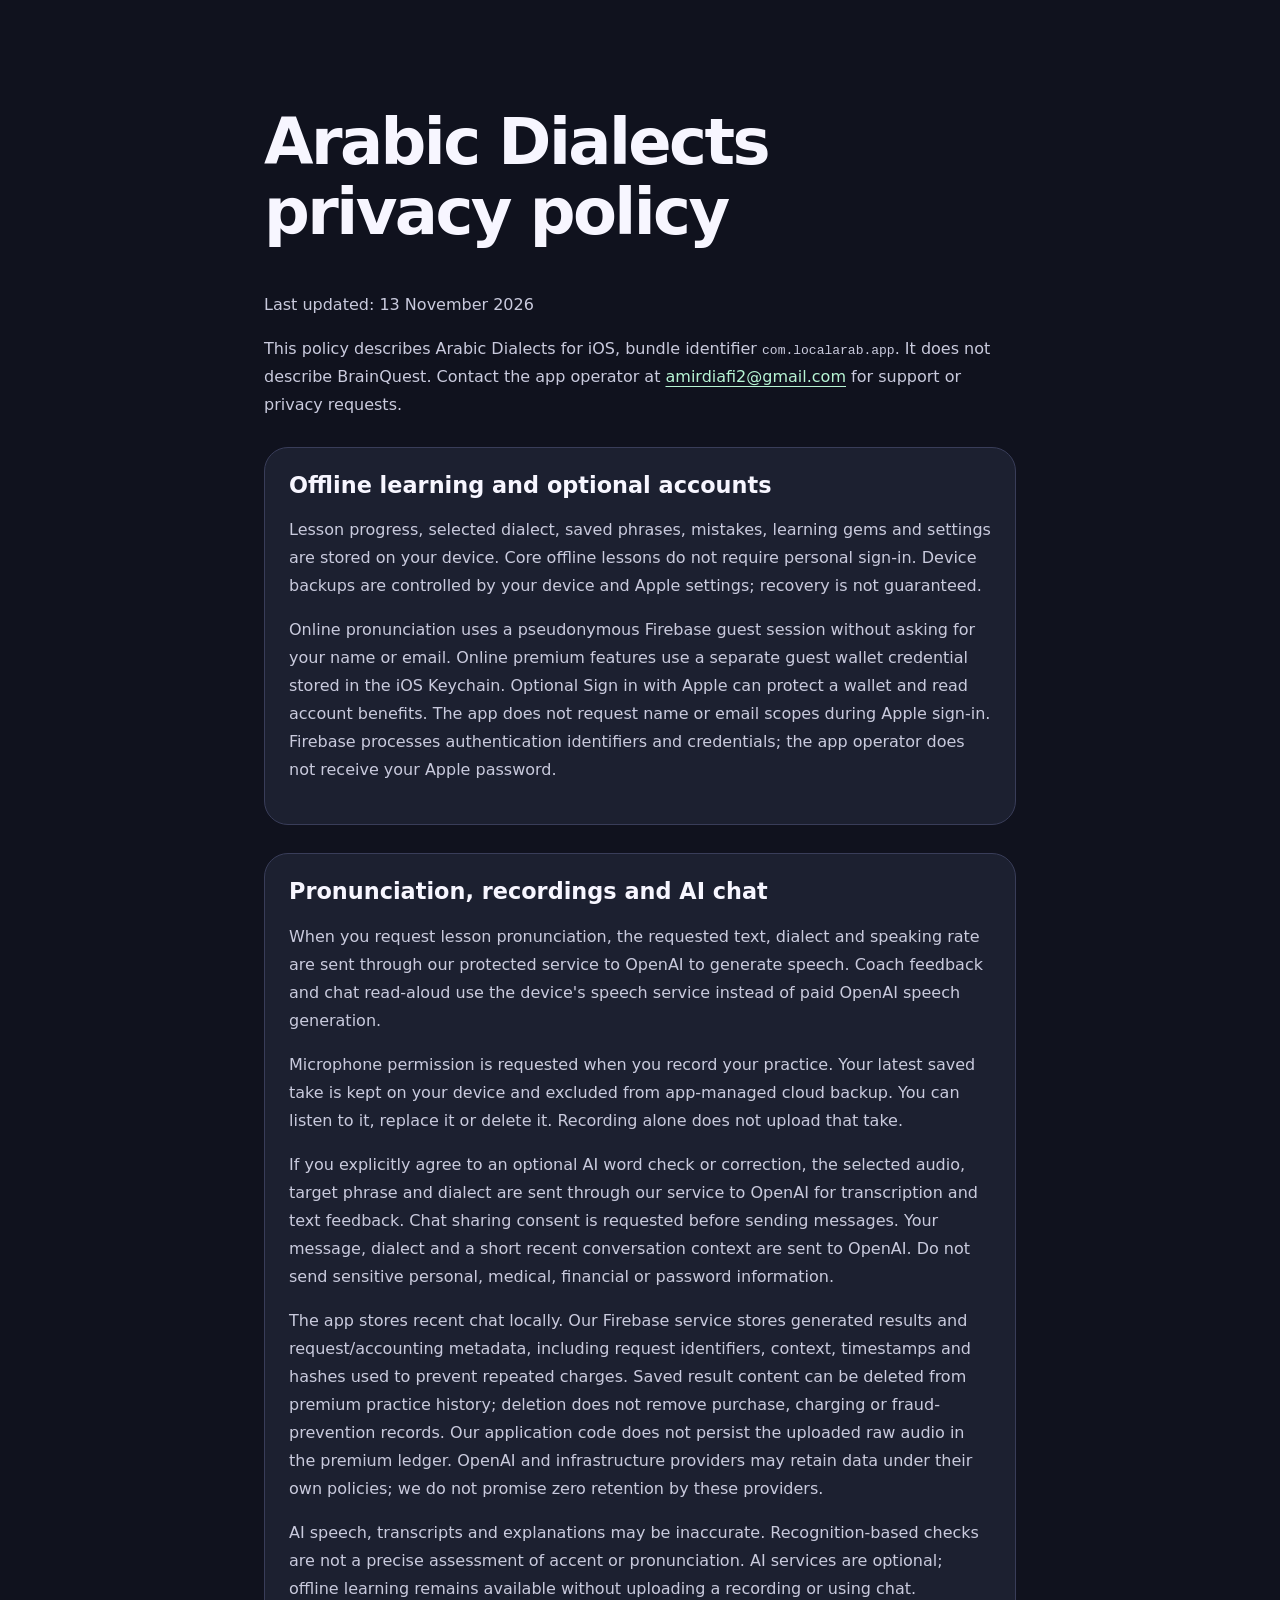
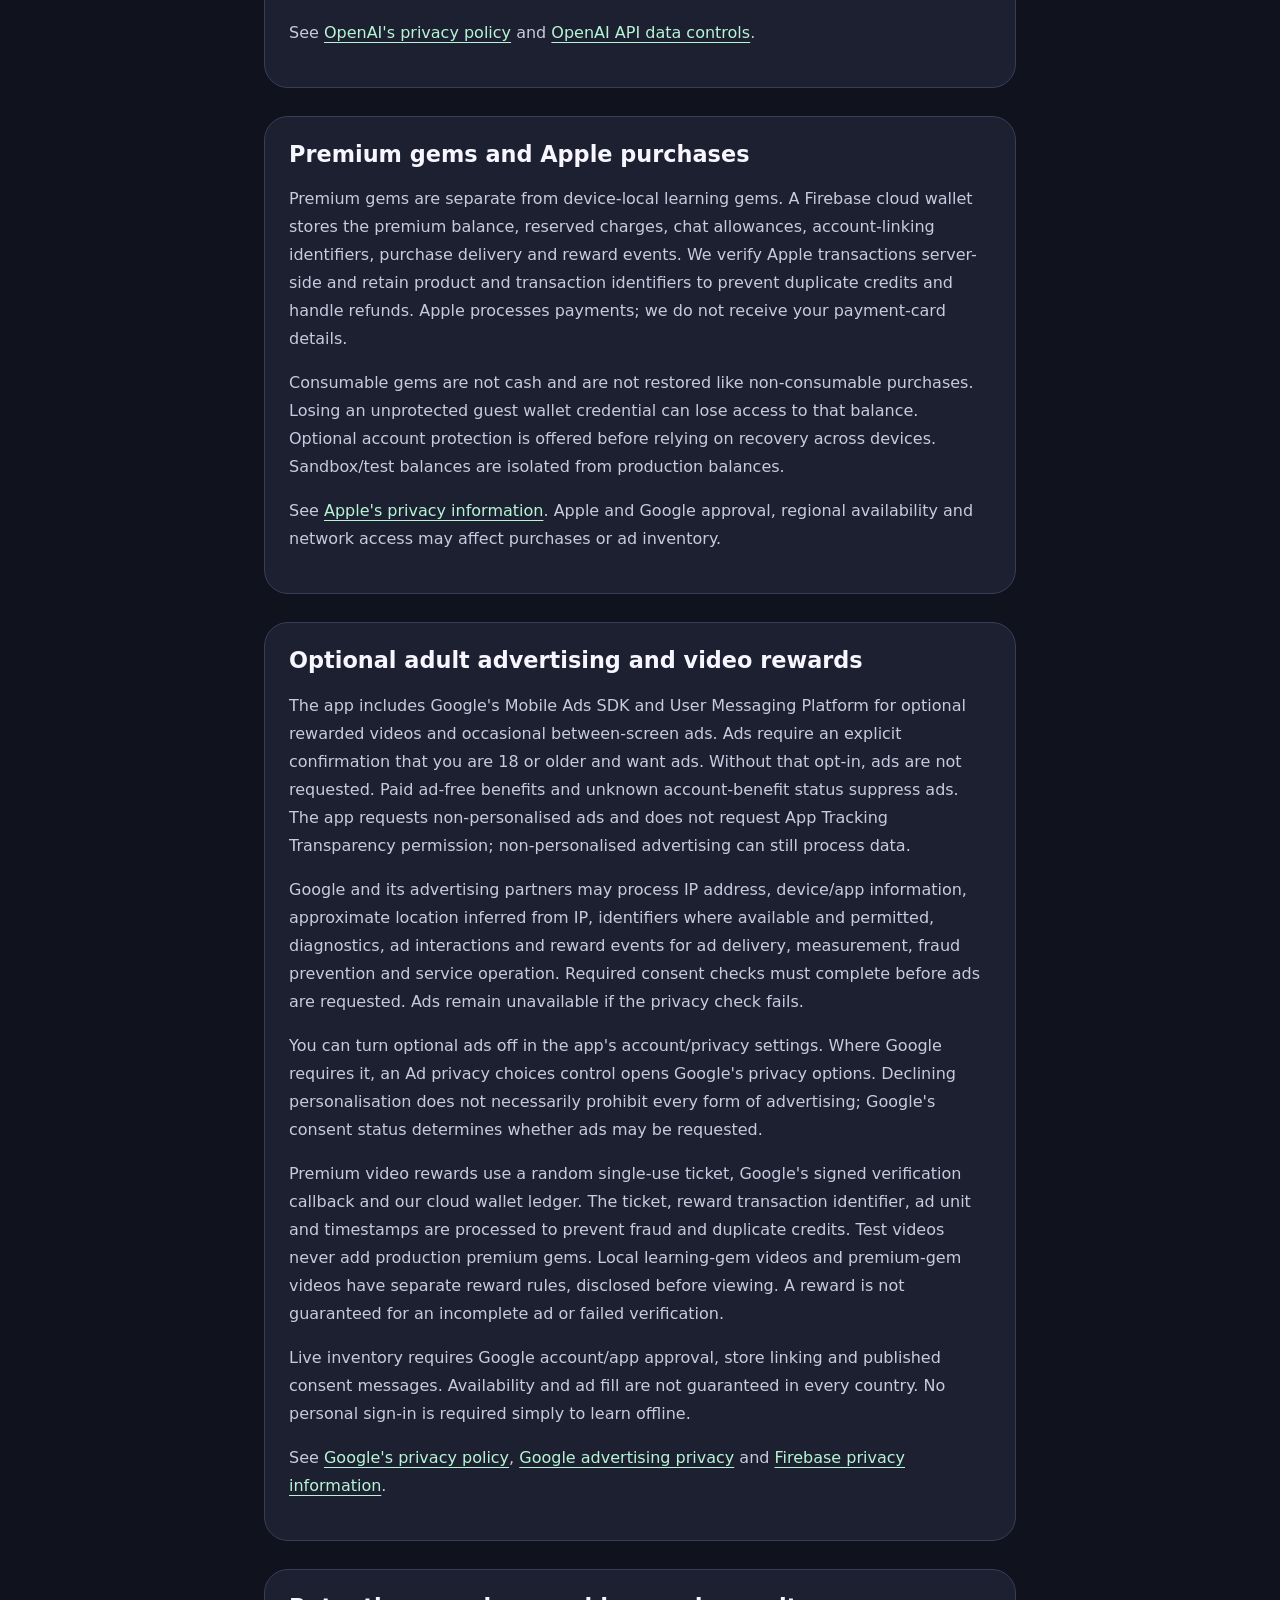
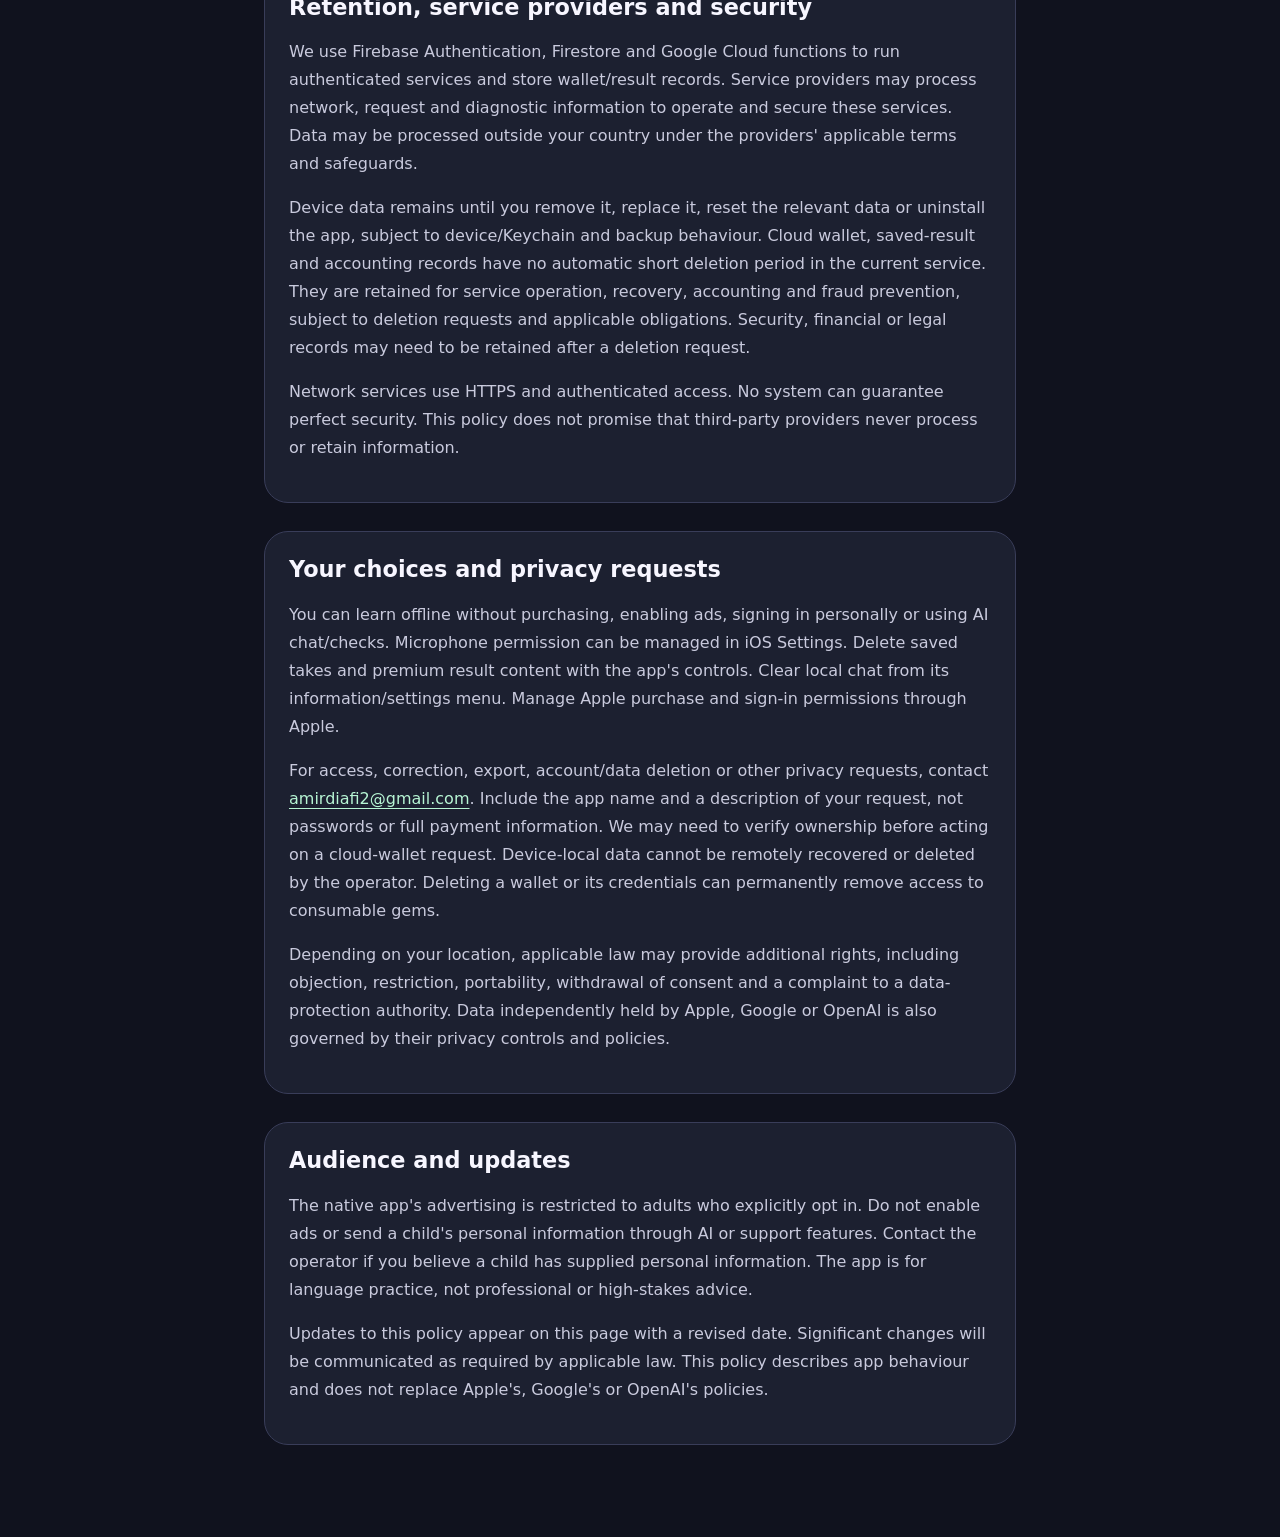
==== arabic-dialects-privacy.html @ 68bf5472 "docs: add Arabic Dialects privacy policy Co-authored-by: Copilot <223556219+Copilot@users.noreply.gi" ====
<!doctype html>
<html lang="en">
<head>
  <meta charset="utf-8">
  <meta name="viewport" content="width=device-width, initial-scale=1">
  <title>Privacy policy - Arabic Dialects</title>
  <link rel="stylesheet" href="style.css">
</head>
<body>
  <main>
    <h1>Arabic Dialects privacy policy</h1>
    <p>Last updated: 13 November 2026</p>
    <p>This policy describes Arabic Dialects for iOS, bundle identifier <code>com.localarab.app</code>. It does not describe BrainQuest. Contact the app operator at <a href="mailto:amirdiafi2@gmail.com">amirdiafi2@gmail.com</a> for support or privacy requests.</p>
    <section>
      <h2>Offline learning and optional accounts</h2>
      <p>Lesson progress, selected dialect, saved phrases, mistakes, learning gems and settings are stored on your device. Core offline lessons do not require personal sign-in. Device backups are controlled by your device and Apple settings; recovery is not guaranteed.</p>
      <p>Online pronunciation uses a pseudonymous Firebase guest session without asking for your name or email. Online premium features use a separate guest wallet credential stored in the iOS Keychain. Optional Sign in with Apple can protect a wallet and read account benefits. The app does not request name or email scopes during Apple sign-in. Firebase processes authentication identifiers and credentials; the app operator does not receive your Apple password.</p>
    </section>
    <section>
      <h2>Pronunciation, recordings and AI chat</h2>
      <p>When you request lesson pronunciation, the requested text, dialect and speaking rate are sent through our protected service to OpenAI to generate speech. Coach feedback and chat read-aloud use the device's speech service instead of paid OpenAI speech generation.</p>
      <p>Microphone permission is requested when you record your practice. Your latest saved take is kept on your device and excluded from app-managed cloud backup. You can listen to it, replace it or delete it. Recording alone does not upload that take.</p>
      <p>If you explicitly agree to an optional AI word check or correction, the selected audio, target phrase and dialect are sent through our service to OpenAI for transcription and text feedback. Chat sharing consent is requested before sending messages. Your message, dialect and a short recent conversation context are sent to OpenAI. Do not send sensitive personal, medical, financial or password information.</p>
      <p>The app stores recent chat locally. Our Firebase service stores generated results and request/accounting metadata, including request identifiers, context, timestamps and hashes used to prevent repeated charges. Saved result content can be deleted from premium practice history; deletion does not remove purchase, charging or fraud-prevention records. Our application code does not persist the uploaded raw audio in the premium ledger. OpenAI and infrastructure providers may retain data under their own policies; we do not promise zero retention by these providers.</p>
      <p>AI speech, transcripts and explanations may be inaccurate. Recognition-based checks are not a precise assessment of accent or pronunciation. AI services are optional; offline learning remains available without uploading a recording or using chat.</p>
      <p>See <a href="https://openai.com/policies/privacy-policy/">OpenAI's privacy policy</a> and <a href="https://platform.openai.com/docs/guides/your-data">OpenAI API data controls</a>.</p>
    </section>
    <section>
      <h2>Premium gems and Apple purchases</h2>
      <p>Premium gems are separate from device-local learning gems. A Firebase cloud wallet stores the premium balance, reserved charges, chat allowances, account-linking identifiers, purchase delivery and reward events. We verify Apple transactions server-side and retain product and transaction identifiers to prevent duplicate credits and handle refunds. Apple processes payments; we do not receive your payment-card details.</p>
      <p>Consumable gems are not cash and are not restored like non-consumable purchases. Losing an unprotected guest wallet credential can lose access to that balance. Optional account protection is offered before relying on recovery across devices. Sandbox/test balances are isolated from production balances.</p>
      <p>See <a href="https://www.apple.com/legal/privacy/">Apple's privacy information</a>. Apple and Google approval, regional availability and network access may affect purchases or ad inventory.</p>
    </section>
    <section>
      <h2>Optional adult advertising and video rewards</h2>
      <p>The app includes Google's Mobile Ads SDK and User Messaging Platform for optional rewarded videos and occasional between-screen ads. Ads require an explicit confirmation that you are 18 or older and want ads. Without that opt-in, ads are not requested. Paid ad-free benefits and unknown account-benefit status suppress ads. The app requests non-personalised ads and does not request App Tracking Transparency permission; non-personalised advertising can still process data.</p>
      <p>Google and its advertising partners may process IP address, device/app information, approximate location inferred from IP, identifiers where available and permitted, diagnostics, ad interactions and reward events for ad delivery, measurement, fraud prevention and service operation. Required consent checks must complete before ads are requested. Ads remain unavailable if the privacy check fails.</p>
      <p>You can turn optional ads off in the app's account/privacy settings. Where Google requires it, an Ad privacy choices control opens Google's privacy options. Declining personalisation does not necessarily prohibit every form of advertising; Google's consent status determines whether ads may be requested.</p>
      <p>Premium video rewards use a random single-use ticket, Google's signed verification callback and our cloud wallet ledger. The ticket, reward transaction identifier, ad unit and timestamps are processed to prevent fraud and duplicate credits. Test videos never add production premium gems. Local learning-gem videos and premium-gem videos have separate reward rules, disclosed before viewing. A reward is not guaranteed for an incomplete ad or failed verification.</p>
      <p>Live inventory requires Google account/app approval, store linking and published consent messages. Availability and ad fill are not guaranteed in every country. No personal sign-in is required simply to learn offline.</p>
      <p>See <a href="https://policies.google.com/privacy">Google's privacy policy</a>, <a href="https://policies.google.com/technologies/ads">Google advertising privacy</a> and <a href="https://firebase.google.com/support/privacy">Firebase privacy information</a>.</p>
    </section>
    <section>
      <h2>Retention, service providers and security</h2>
      <p>We use Firebase Authentication, Firestore and Google Cloud functions to run authenticated services and store wallet/result records. Service providers may process network, request and diagnostic information to operate and secure these services. Data may be processed outside your country under the providers' applicable terms and safeguards.</p>
      <p>Device data remains until you remove it, replace it, reset the relevant data or uninstall the app, subject to device/Keychain and backup behaviour. Cloud wallet, saved-result and accounting records have no automatic short deletion period in the current service. They are retained for service operation, recovery, accounting and fraud prevention, subject to deletion requests and applicable obligations. Security, financial or legal records may need to be retained after a deletion request.</p>
      <p>Network services use HTTPS and authenticated access. No system can guarantee perfect security. This policy does not promise that third-party providers never process or retain information.</p>
    </section>
    <section>
      <h2>Your choices and privacy requests</h2>
      <p>You can learn offline without purchasing, enabling ads, signing in personally or using AI chat/checks. Microphone permission can be managed in iOS Settings. Delete saved takes and premium result content with the app's controls. Clear local chat from its information/settings menu. Manage Apple purchase and sign-in permissions through Apple.</p>
      <p>For access, correction, export, account/data deletion or other privacy requests, contact <a href="mailto:amirdiafi2@gmail.com">amirdiafi2@gmail.com</a>. Include the app name and a description of your request, not passwords or full payment information. We may need to verify ownership before acting on a cloud-wallet request. Device-local data cannot be remotely recovered or deleted by the operator. Deleting a wallet or its credentials can permanently remove access to consumable gems.</p>
      <p>Depending on your location, applicable law may provide additional rights, including objection, restriction, portability, withdrawal of consent and a complaint to a data-protection authority. Data independently held by Apple, Google or OpenAI is also governed by their privacy controls and policies.</p>
    </section>
    <section>
      <h2>Audience and updates</h2>
      <p>The native app's advertising is restricted to adults who explicitly opt in. Do not enable ads or send a child's personal information through AI or support features. Contact the operator if you believe a child has supplied personal information. The app is for language practice, not professional or high-stakes advice.</p>
      <p>Updates to this policy appear on this page with a revised date. Significant changes will be communicated as required by applicable law. This policy describes app behaviour and does not replace Apple's, Google's or OpenAI's policies.</p>
    </section>
  </main>
</body>
</html>
---- style.css ----
:root { color-scheme: dark; font-family: system-ui, -apple-system, BlinkMacSystemFont, "Segoe UI", sans-serif; background: #10121e; color: #f7f6ff; }
* { box-sizing: border-box; }
body { margin: 0; }
main { max-width: 800px; margin: auto; padding: 64px 24px; }
h1 { font-size: clamp(2.4rem, 7vw, 4rem); line-height: 1.1; letter-spacing: -.04em; }
h2 { font-size: 1.4rem; margin-top: 0; }
p, li { line-height: 1.75; color: #c9cadd; }
section { margin: 28px 0; padding: 24px; border: 1px solid #393d59; border-radius: 24px; background: #1c2030; }
a { color: #b7f5d4; text-underline-offset: 4px; overflow-wrap: anywhere; }
a:focus-visible { outline: 3px solid #c9b8ff; outline-offset: 5px; }
nav { display: flex; flex-wrap: wrap; gap: 24px; margin: 32px 0; }
.eyebrow { color: #c9b8ff; font-weight: 700; letter-spacing: .15em; font-size: .85rem; }
.intro { font-size: 1.2rem; }
.badge { display: inline-block; margin-bottom: 0; padding: 8px 16px; border-radius: 24px; background: #b7f5d4; color: #10121e; font-weight: 600; }
footer { color: #a7abc1; font-size: .9rem; margin-top: 40px; }
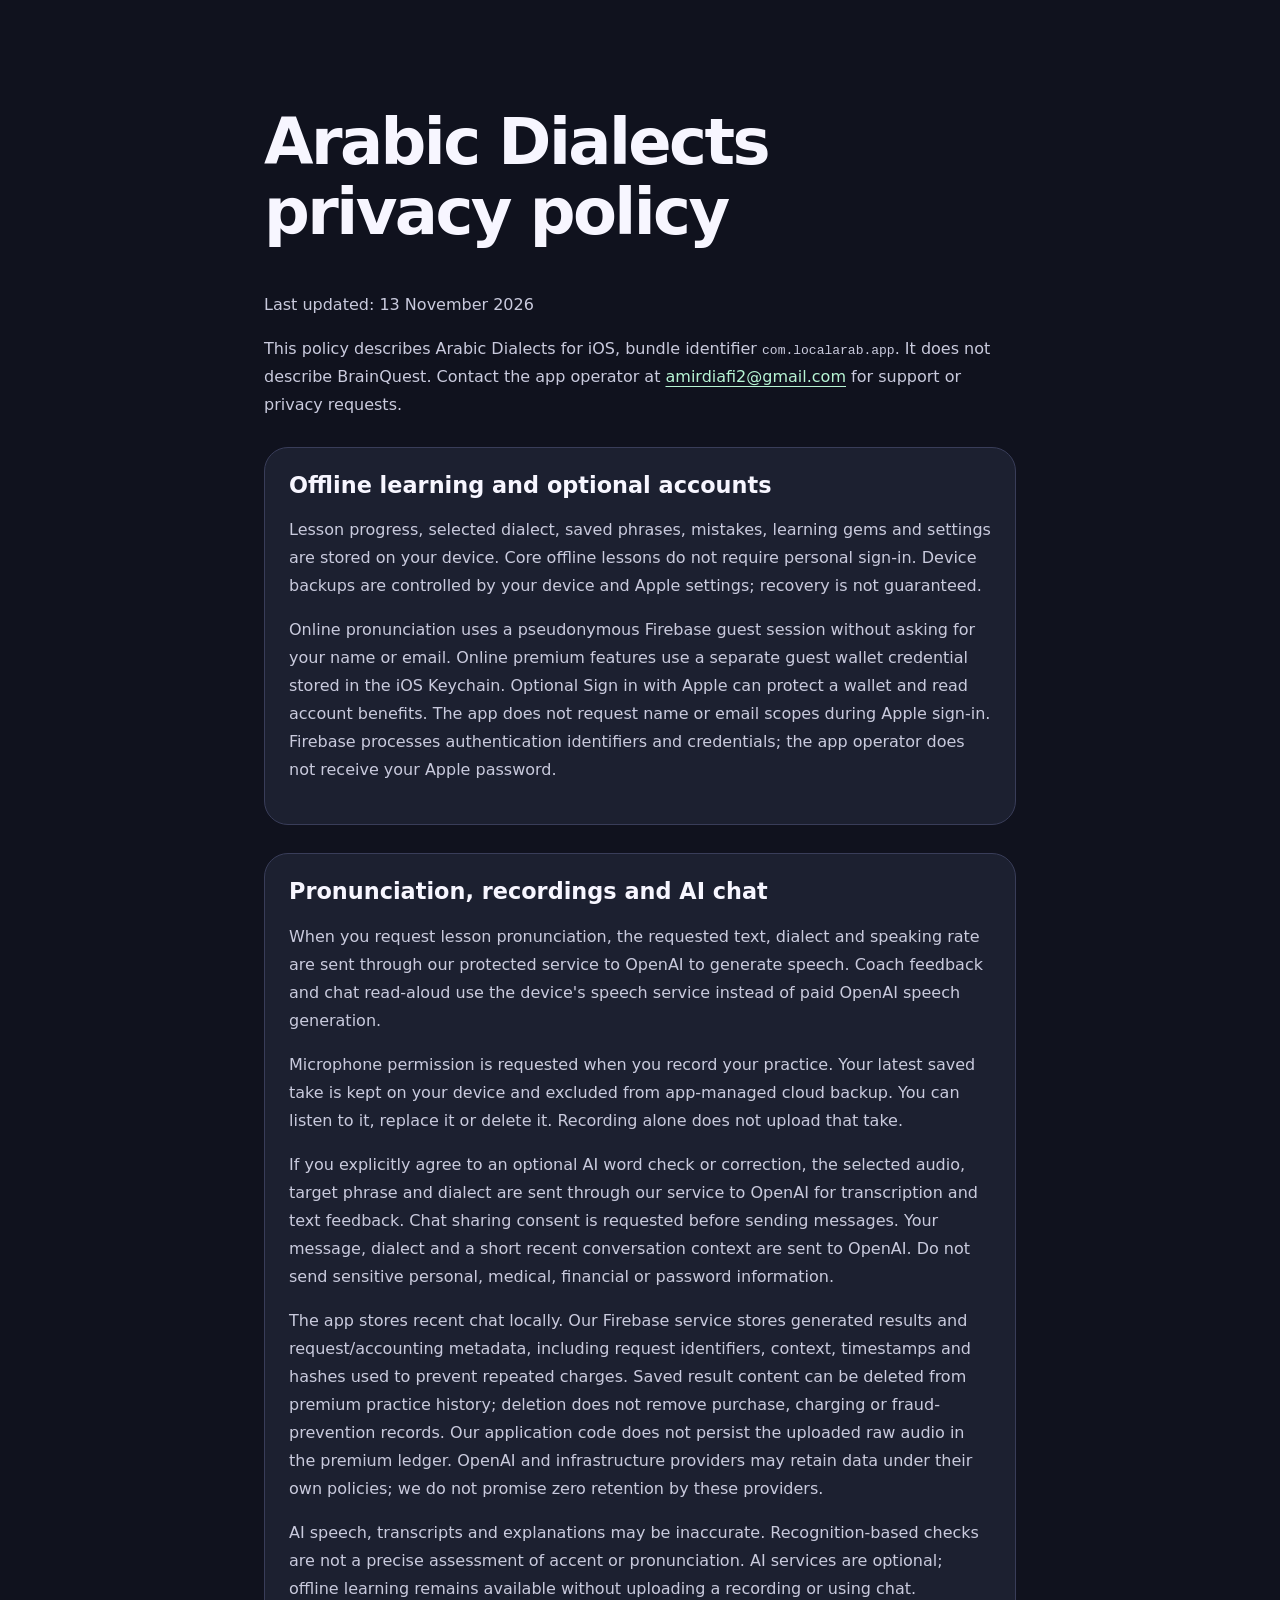
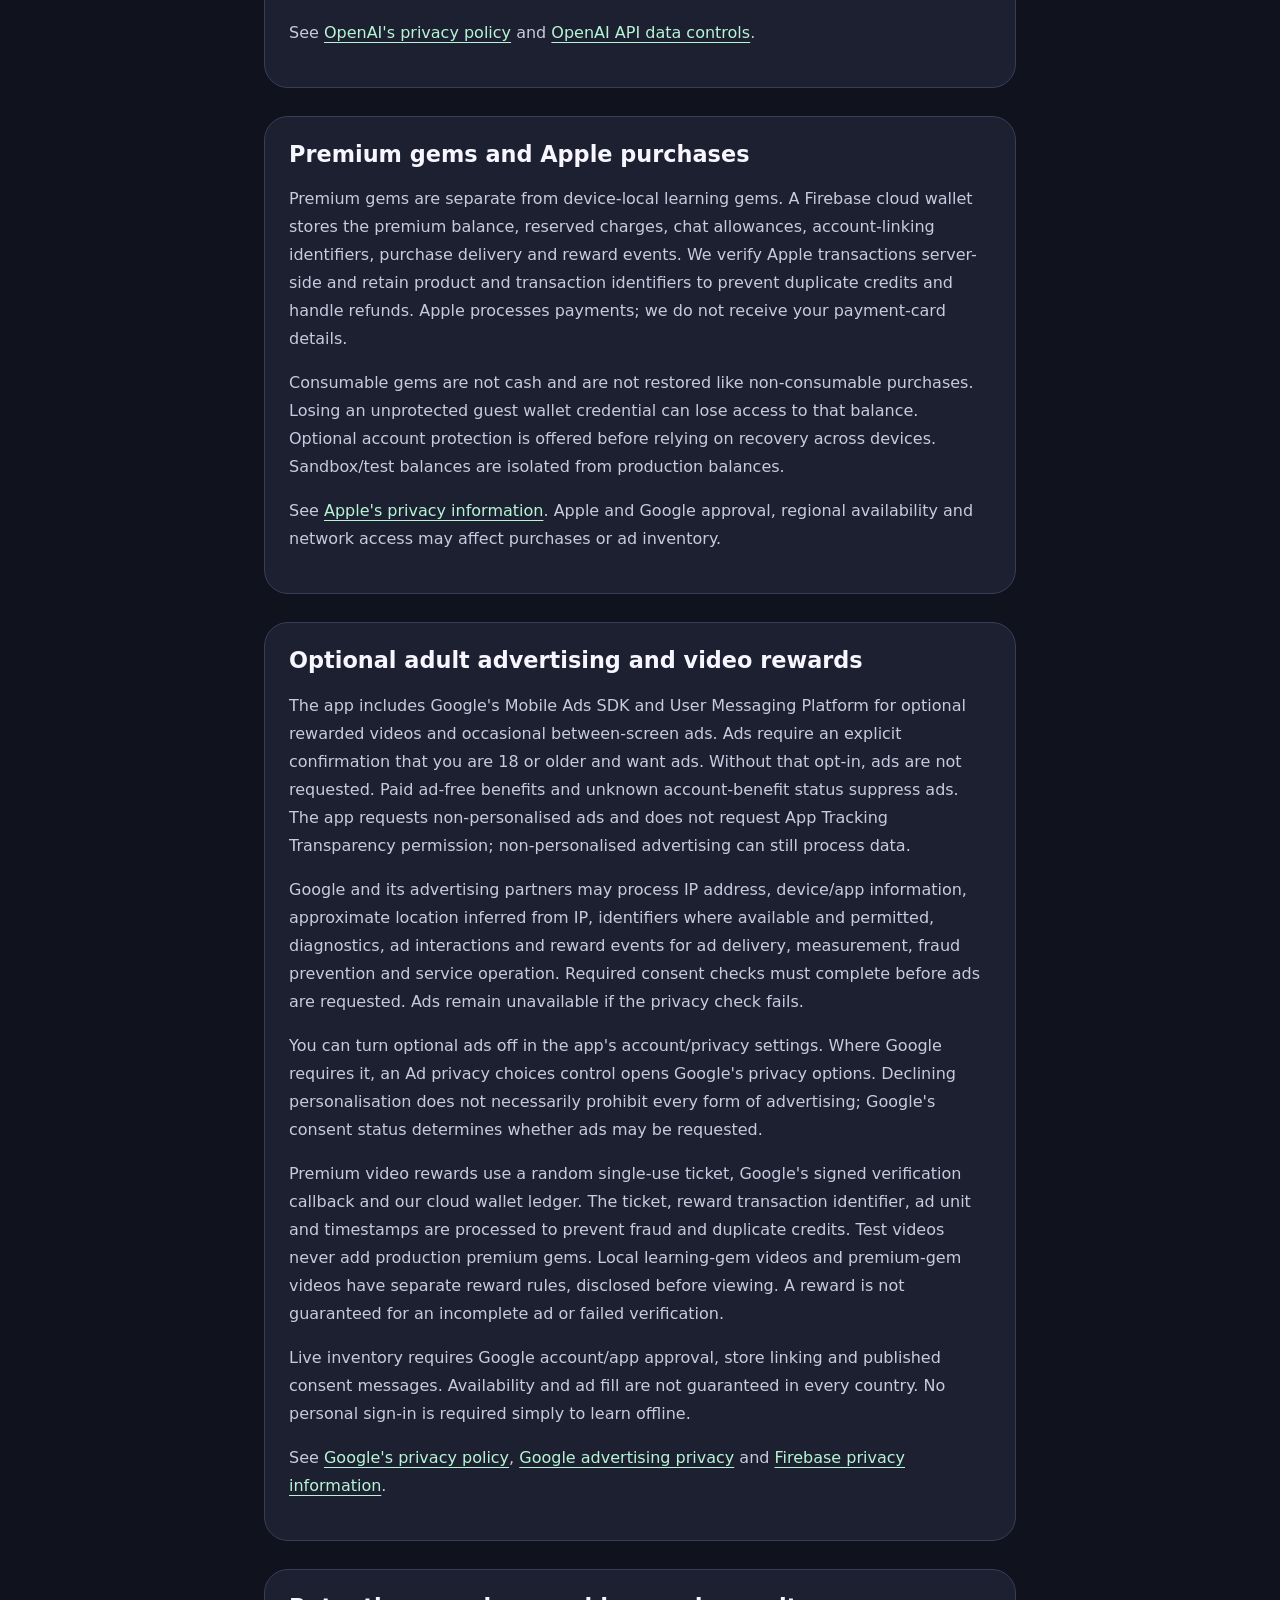
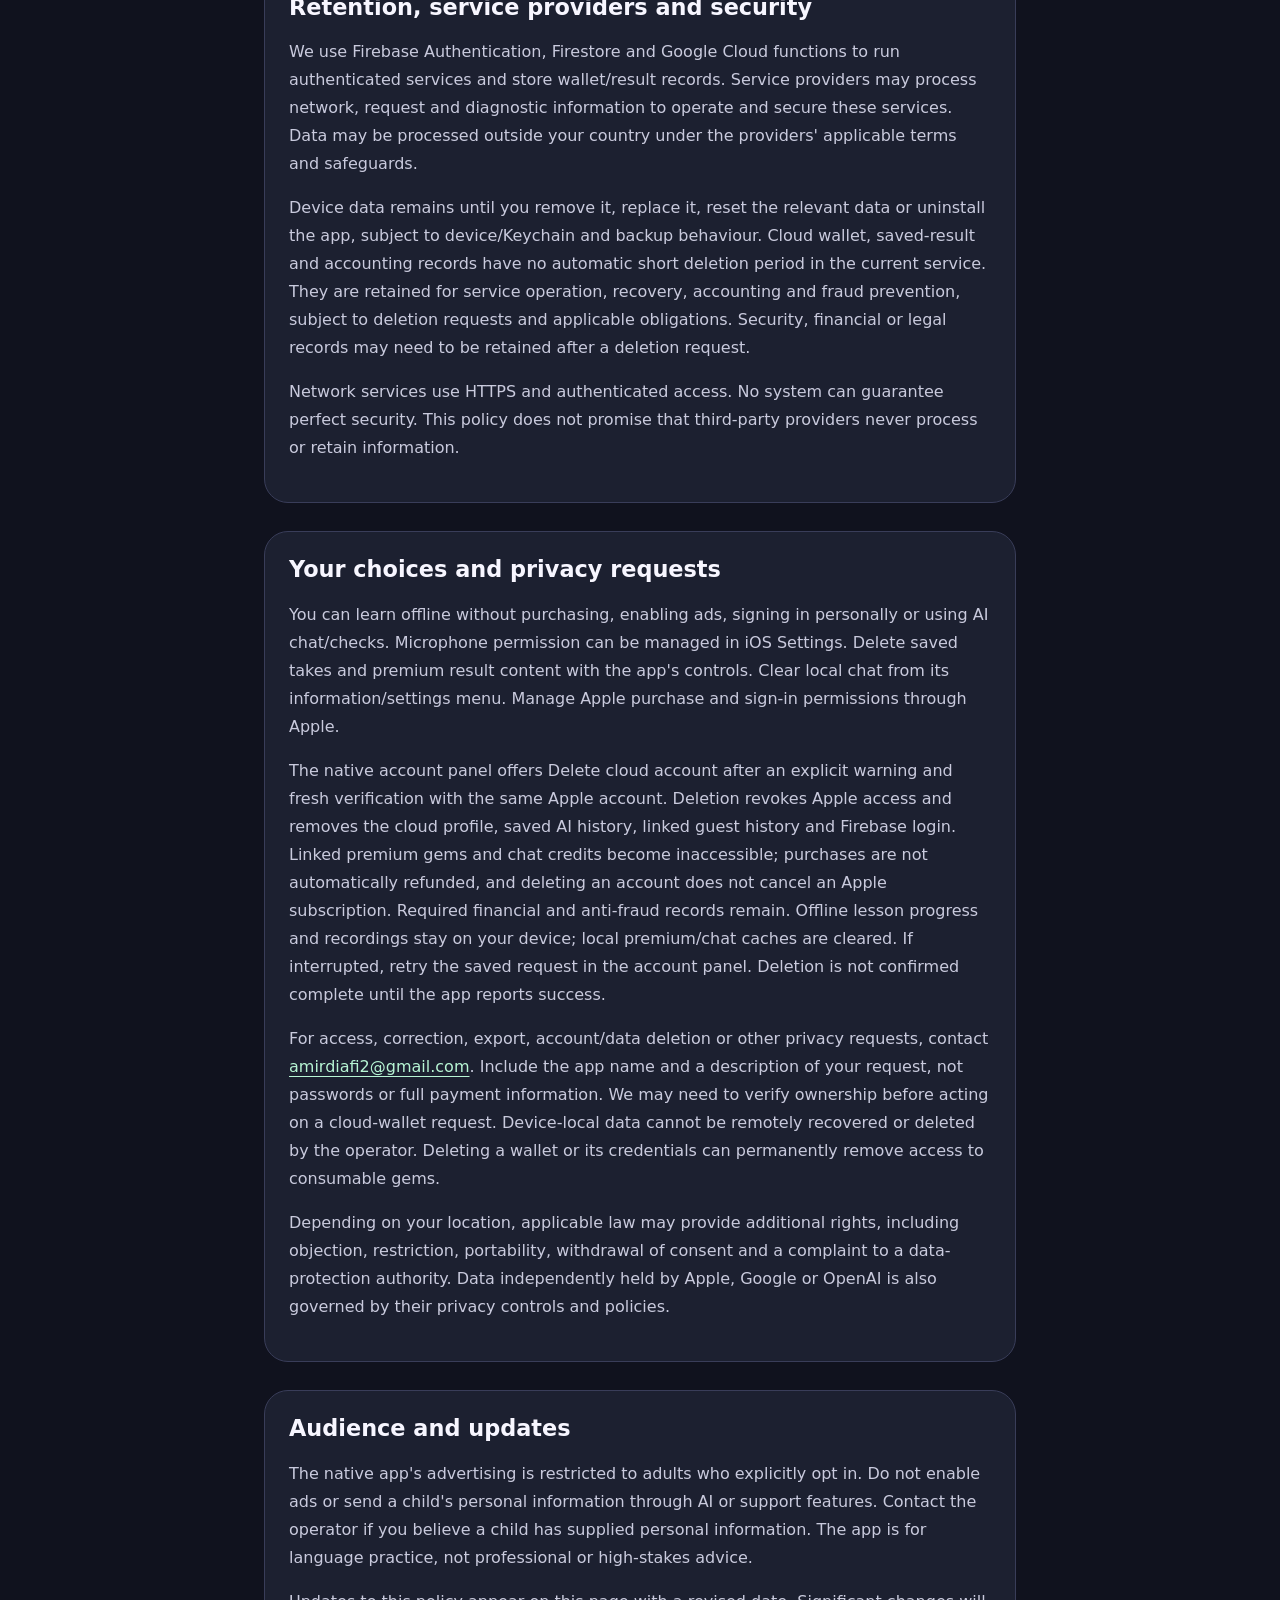
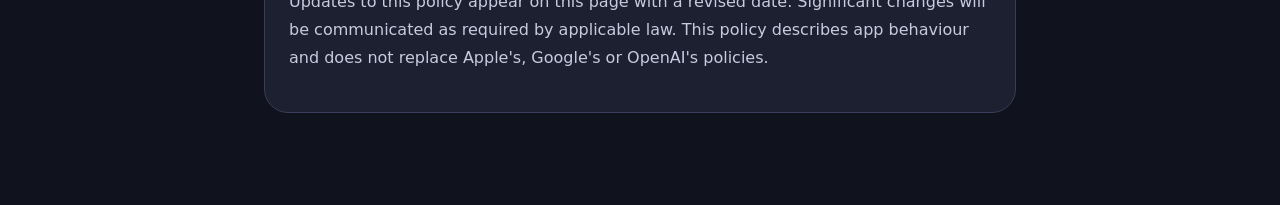
==== commit 8041bae8: "docs: explain native cloud account deletion Co-authored-by: Copilot <223556219+Copilot@users.noreply" ====
--- a/arabic-dialects-privacy.html
+++ b/arabic-dialects-privacy.html
@@ -49,6 +49,7 @@
     <section>
       <h2>Your choices and privacy requests</h2>
       <p>You can learn offline without purchasing, enabling ads, signing in personally or using AI chat/checks. Microphone permission can be managed in iOS Settings. Delete saved takes and premium result content with the app's controls. Clear local chat from its information/settings menu. Manage Apple purchase and sign-in permissions through Apple.</p>
+      <p>The native account panel offers Delete cloud account after an explicit warning and fresh verification with the same Apple account. Deletion revokes Apple access and removes the cloud profile, saved AI history, linked guest history and Firebase login. Linked premium gems and chat credits become inaccessible; purchases are not automatically refunded, and deleting an account does not cancel an Apple subscription. Required financial and anti-fraud records remain. Offline lesson progress and recordings stay on your device; local premium/chat caches are cleared. If interrupted, retry the saved request in the account panel. Deletion is not confirmed complete until the app reports success.</p>
       <p>For access, correction, export, account/data deletion or other privacy requests, contact <a href="mailto:amirdiafi2@gmail.com">amirdiafi2@gmail.com</a>. Include the app name and a description of your request, not passwords or full payment information. We may need to verify ownership before acting on a cloud-wallet request. Device-local data cannot be remotely recovered or deleted by the operator. Deleting a wallet or its credentials can permanently remove access to consumable gems.</p>
       <p>Depending on your location, applicable law may provide additional rights, including objection, restriction, portability, withdrawal of consent and a complaint to a data-protection authority. Data independently held by Apple, Google or OpenAI is also governed by their privacy controls and policies.</p>
     </section>
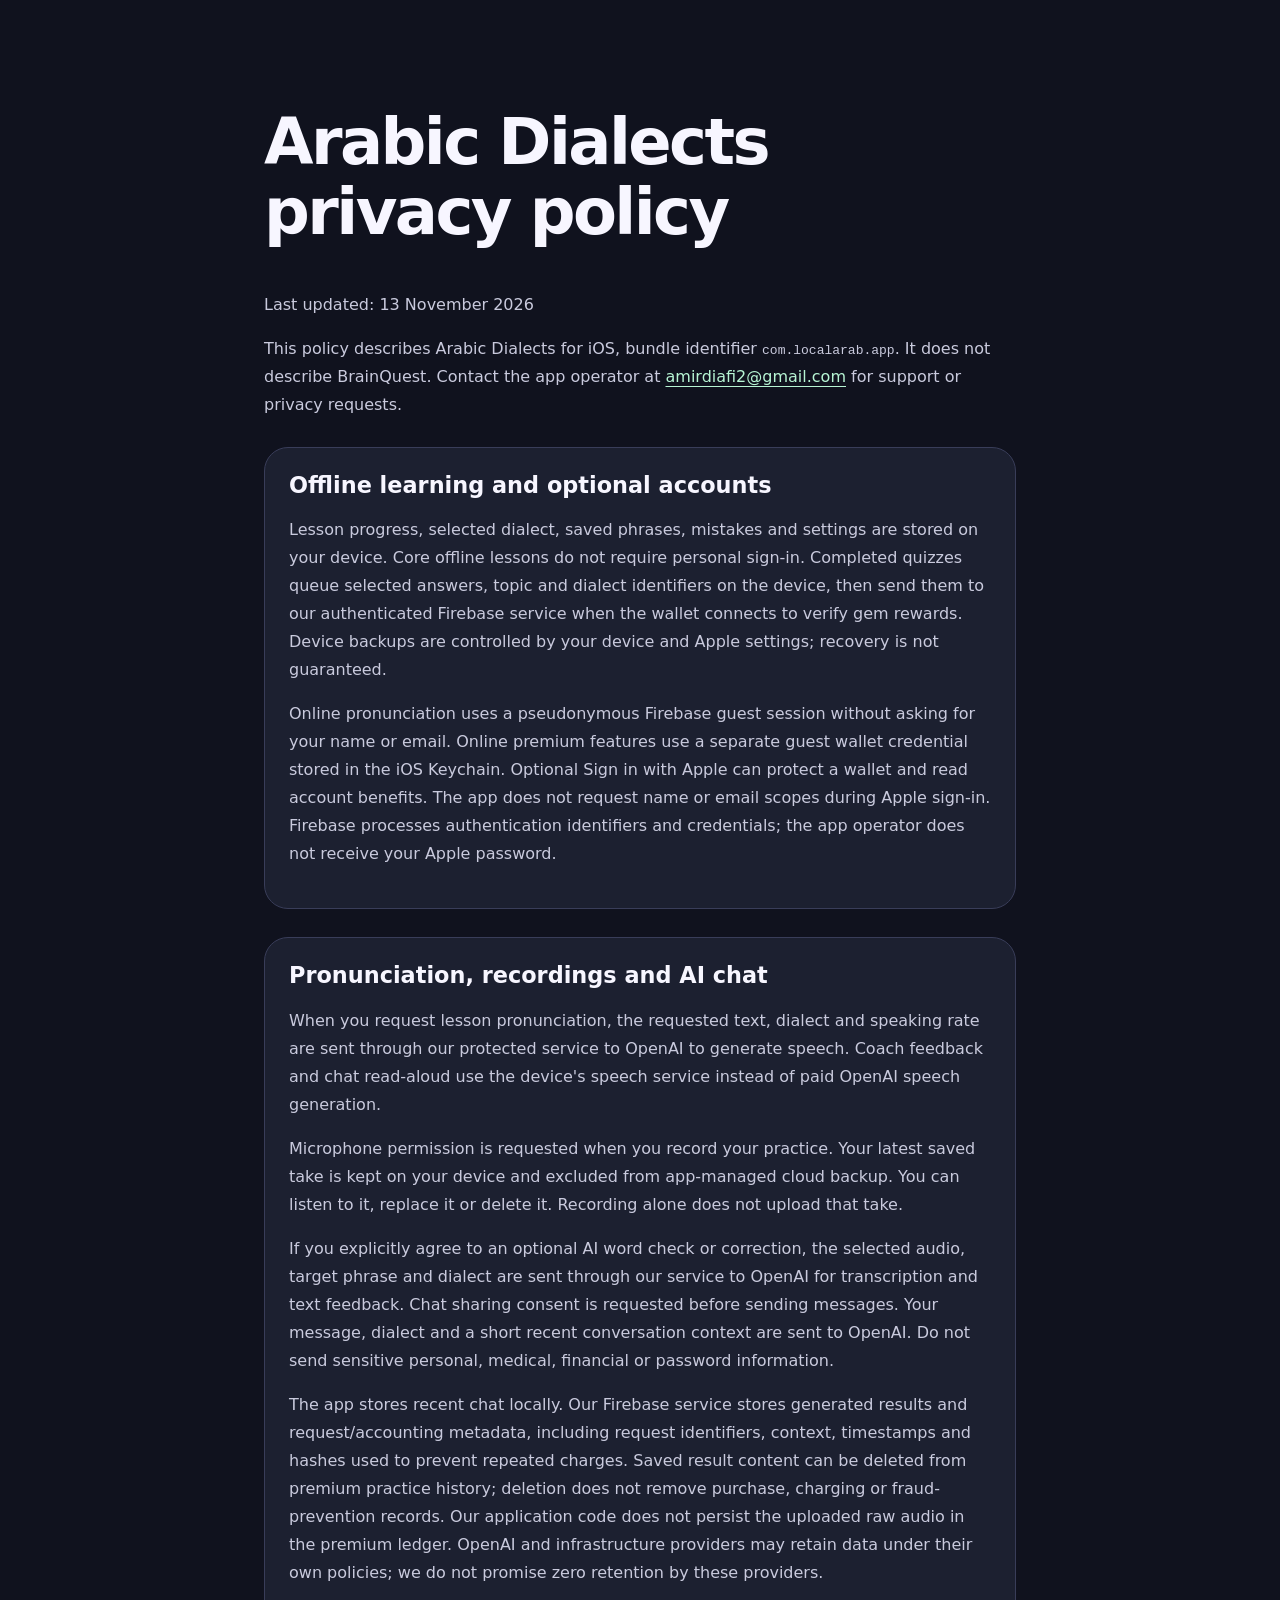
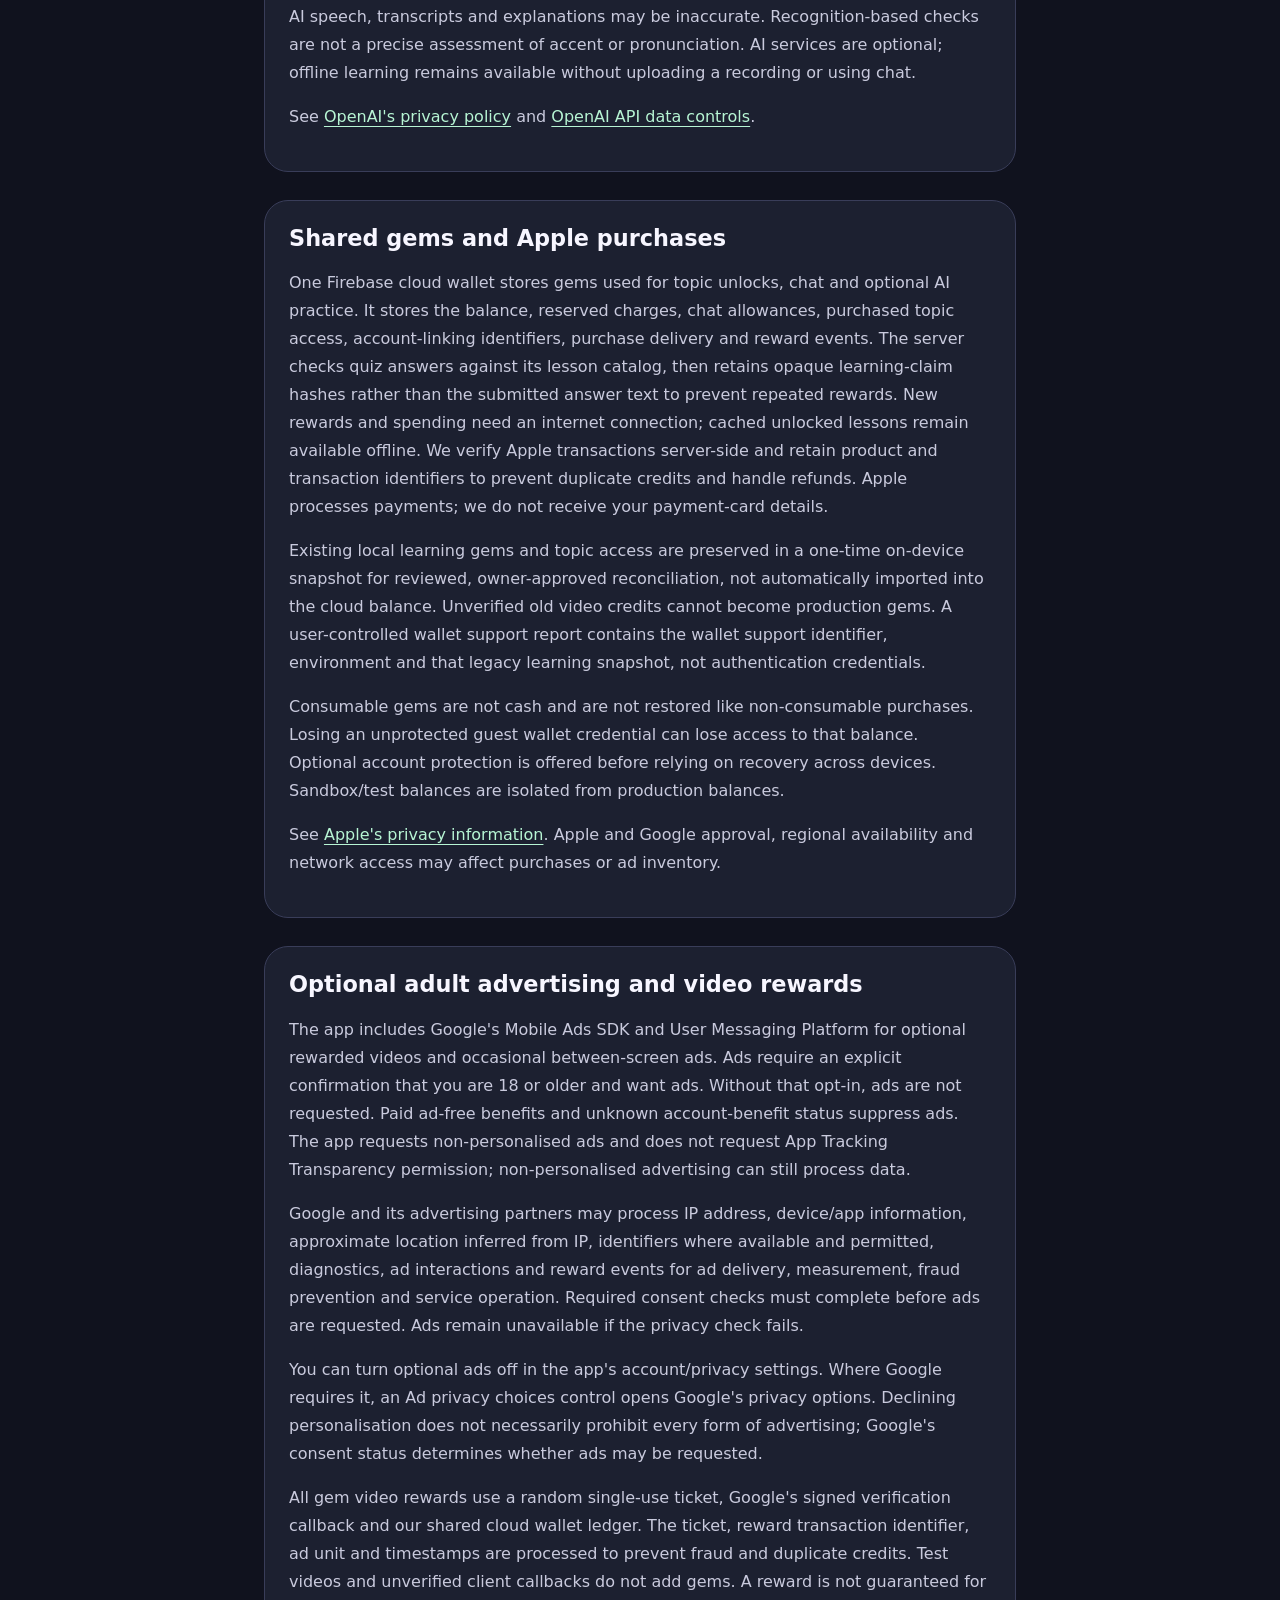
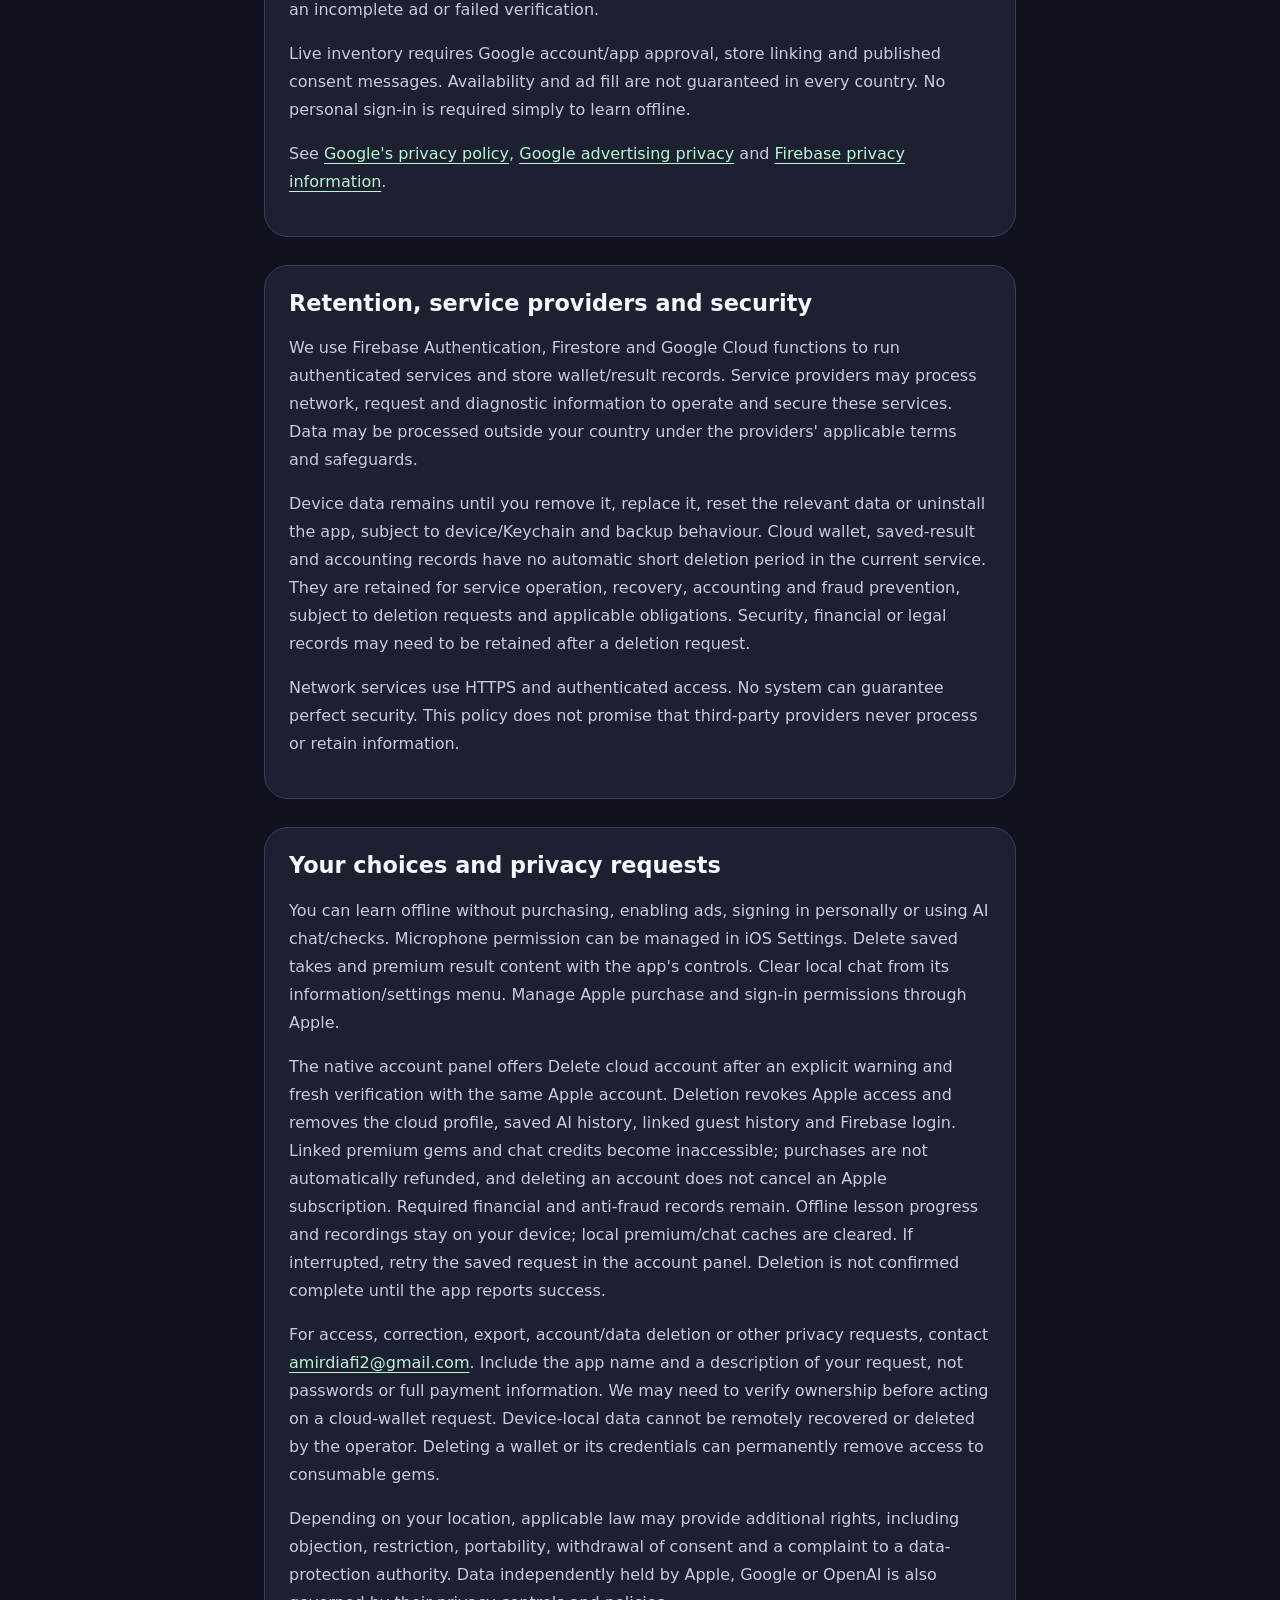
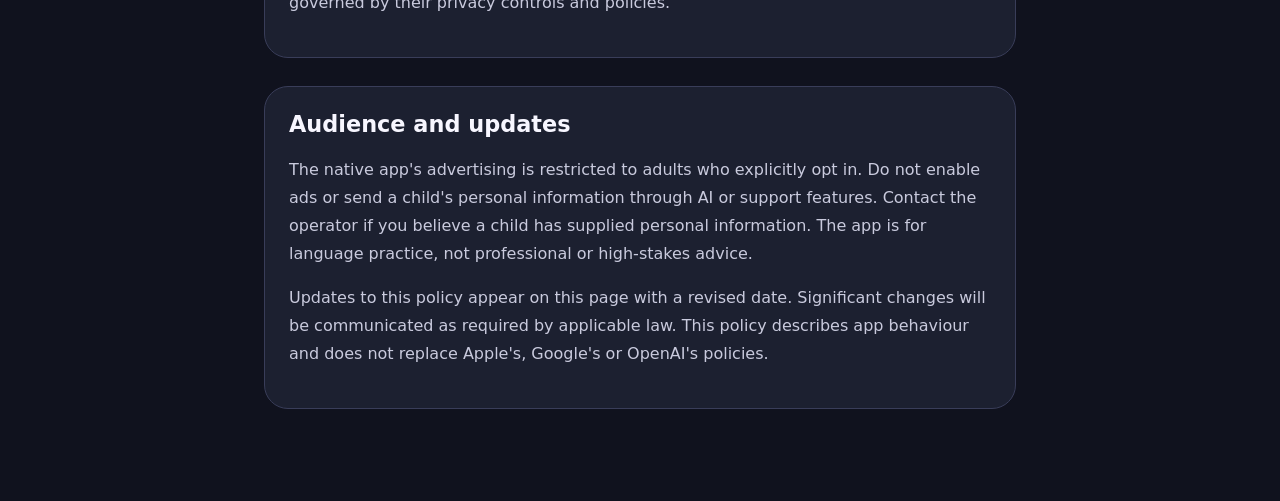
==== commit 14504be9: "docs: explain shared gem wallet and quiz rewards Co-authored-by: Copilot <223556219+Copilot@users.no" ====
--- a/arabic-dialects-privacy.html
+++ b/arabic-dialects-privacy.html
@@ -13,7 +13,7 @@
     <p>This policy describes Arabic Dialects for iOS, bundle identifier <code>com.localarab.app</code>. It does not describe BrainQuest. Contact the app operator at <a href="mailto:amirdiafi2@gmail.com">amirdiafi2@gmail.com</a> for support or privacy requests.</p>
     <section>
       <h2>Offline learning and optional accounts</h2>
-      <p>Lesson progress, selected dialect, saved phrases, mistakes, learning gems and settings are stored on your device. Core offline lessons do not require personal sign-in. Device backups are controlled by your device and Apple settings; recovery is not guaranteed.</p>
+      <p>Lesson progress, selected dialect, saved phrases, mistakes and settings are stored on your device. Core offline lessons do not require personal sign-in. Completed quizzes queue selected answers, topic and dialect identifiers on the device, then send them to our authenticated Firebase service when the wallet connects to verify gem rewards. Device backups are controlled by your device and Apple settings; recovery is not guaranteed.</p>
       <p>Online pronunciation uses a pseudonymous Firebase guest session without asking for your name or email. Online premium features use a separate guest wallet credential stored in the iOS Keychain. Optional Sign in with Apple can protect a wallet and read account benefits. The app does not request name or email scopes during Apple sign-in. Firebase processes authentication identifiers and credentials; the app operator does not receive your Apple password.</p>
     </section>
     <section>
@@ -26,8 +26,9 @@
       <p>See <a href="https://openai.com/policies/privacy-policy/">OpenAI's privacy policy</a> and <a href="https://platform.openai.com/docs/guides/your-data">OpenAI API data controls</a>.</p>
     </section>
     <section>
-      <h2>Premium gems and Apple purchases</h2>
-      <p>Premium gems are separate from device-local learning gems. A Firebase cloud wallet stores the premium balance, reserved charges, chat allowances, account-linking identifiers, purchase delivery and reward events. We verify Apple transactions server-side and retain product and transaction identifiers to prevent duplicate credits and handle refunds. Apple processes payments; we do not receive your payment-card details.</p>
+      <h2>Shared gems and Apple purchases</h2>
+      <p>One Firebase cloud wallet stores gems used for topic unlocks, chat and optional AI practice. It stores the balance, reserved charges, chat allowances, purchased topic access, account-linking identifiers, purchase delivery and reward events. The server checks quiz answers against its lesson catalog, then retains opaque learning-claim hashes rather than the submitted answer text to prevent repeated rewards. New rewards and spending need an internet connection; cached unlocked lessons remain available offline. We verify Apple transactions server-side and retain product and transaction identifiers to prevent duplicate credits and handle refunds. Apple processes payments; we do not receive your payment-card details.</p>
+      <p>Existing local learning gems and topic access are preserved in a one-time on-device snapshot for reviewed, owner-approved reconciliation, not automatically imported into the cloud balance. Unverified old video credits cannot become production gems. A user-controlled wallet support report contains the wallet support identifier, environment and that legacy learning snapshot, not authentication credentials.</p>
       <p>Consumable gems are not cash and are not restored like non-consumable purchases. Losing an unprotected guest wallet credential can lose access to that balance. Optional account protection is offered before relying on recovery across devices. Sandbox/test balances are isolated from production balances.</p>
       <p>See <a href="https://www.apple.com/legal/privacy/">Apple's privacy information</a>. Apple and Google approval, regional availability and network access may affect purchases or ad inventory.</p>
     </section>
@@ -36,7 +37,7 @@
       <p>The app includes Google's Mobile Ads SDK and User Messaging Platform for optional rewarded videos and occasional between-screen ads. Ads require an explicit confirmation that you are 18 or older and want ads. Without that opt-in, ads are not requested. Paid ad-free benefits and unknown account-benefit status suppress ads. The app requests non-personalised ads and does not request App Tracking Transparency permission; non-personalised advertising can still process data.</p>
       <p>Google and its advertising partners may process IP address, device/app information, approximate location inferred from IP, identifiers where available and permitted, diagnostics, ad interactions and reward events for ad delivery, measurement, fraud prevention and service operation. Required consent checks must complete before ads are requested. Ads remain unavailable if the privacy check fails.</p>
       <p>You can turn optional ads off in the app's account/privacy settings. Where Google requires it, an Ad privacy choices control opens Google's privacy options. Declining personalisation does not necessarily prohibit every form of advertising; Google's consent status determines whether ads may be requested.</p>
-      <p>Premium video rewards use a random single-use ticket, Google's signed verification callback and our cloud wallet ledger. The ticket, reward transaction identifier, ad unit and timestamps are processed to prevent fraud and duplicate credits. Test videos never add production premium gems. Local learning-gem videos and premium-gem videos have separate reward rules, disclosed before viewing. A reward is not guaranteed for an incomplete ad or failed verification.</p>
+      <p>All gem video rewards use a random single-use ticket, Google's signed verification callback and our shared cloud wallet ledger. The ticket, reward transaction identifier, ad unit and timestamps are processed to prevent fraud and duplicate credits. Test videos and unverified client callbacks do not add gems. A reward is not guaranteed for an incomplete ad or failed verification.</p>
       <p>Live inventory requires Google account/app approval, store linking and published consent messages. Availability and ad fill are not guaranteed in every country. No personal sign-in is required simply to learn offline.</p>
       <p>See <a href="https://policies.google.com/privacy">Google's privacy policy</a>, <a href="https://policies.google.com/technologies/ads">Google advertising privacy</a> and <a href="https://firebase.google.com/support/privacy">Firebase privacy information</a>.</p>
     </section>
